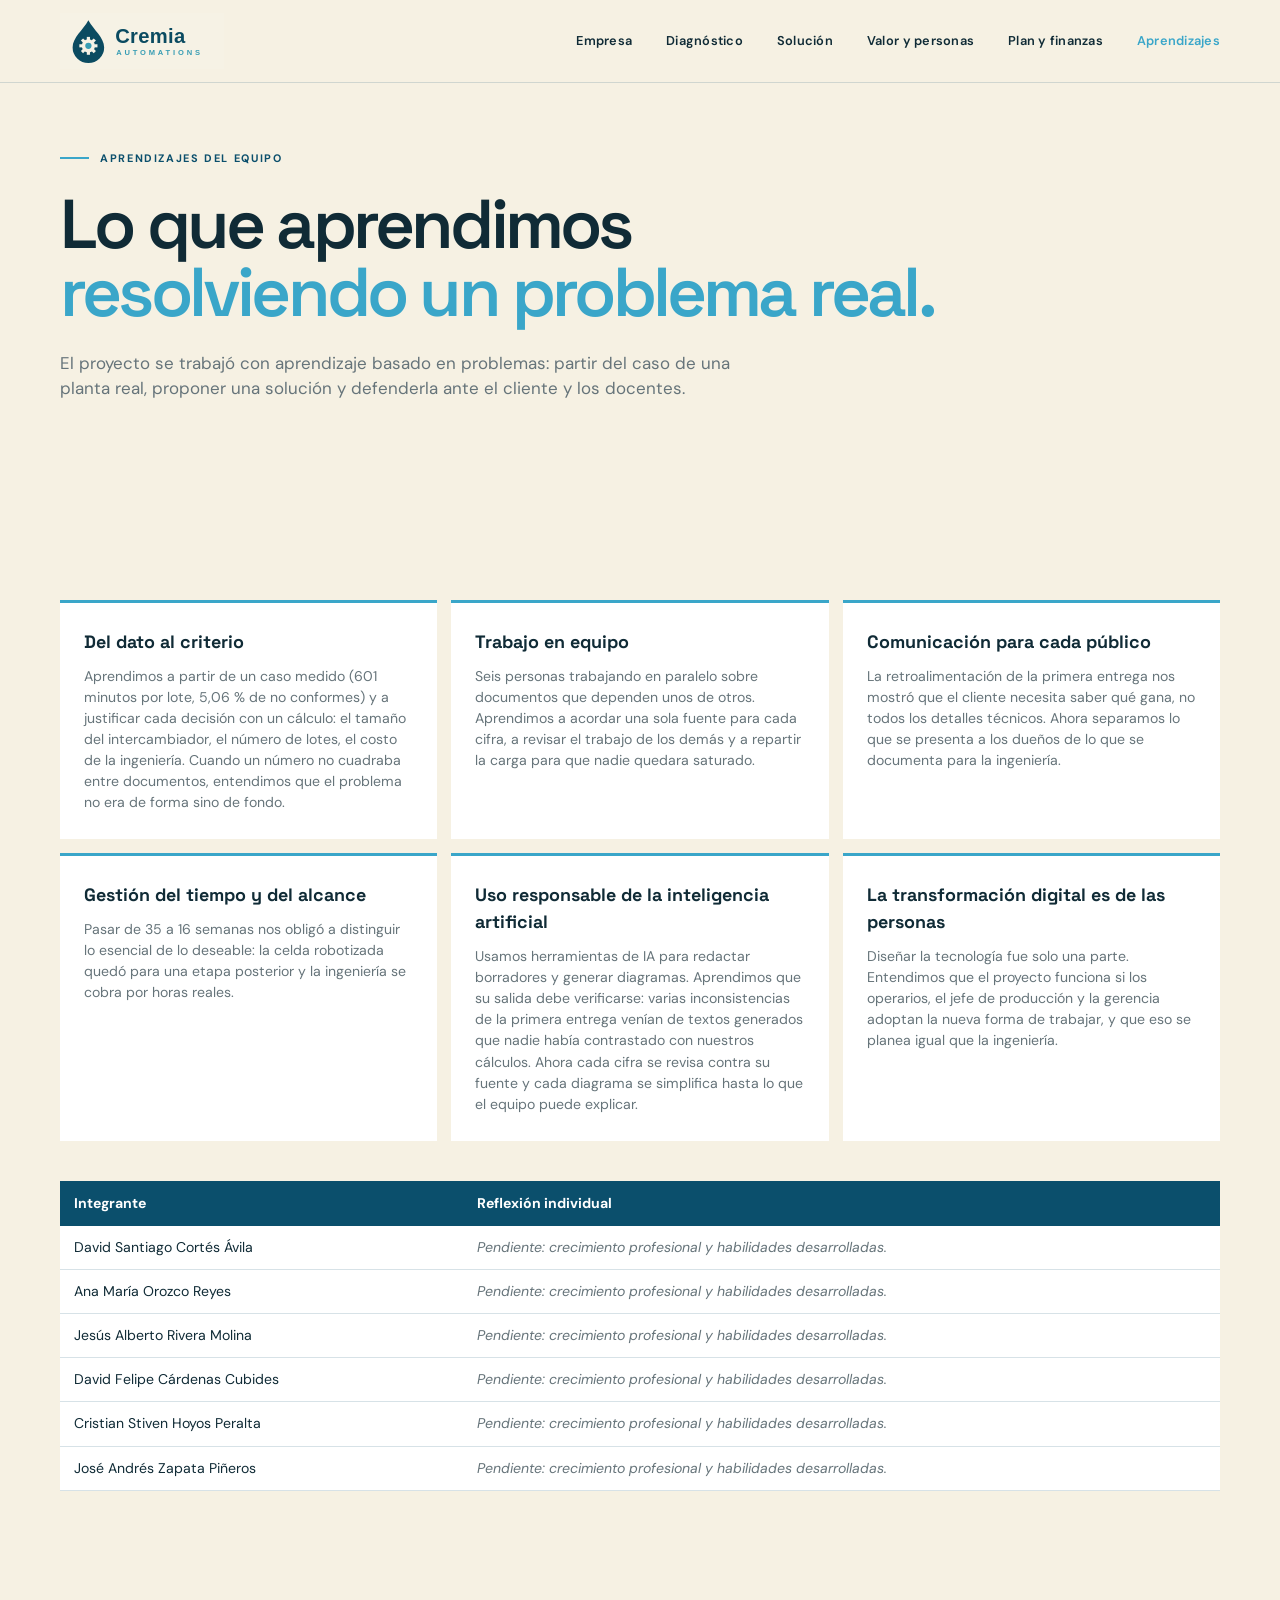
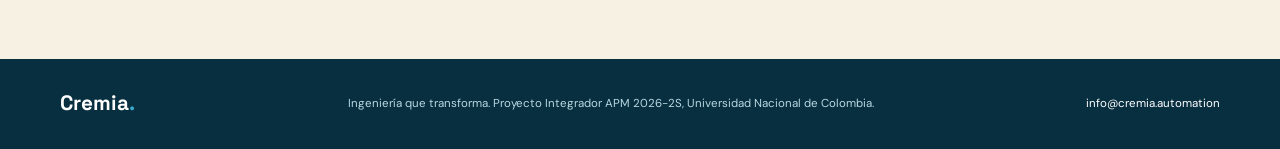
==== docs/aprendizajes.html @ 6ee0715d "applying the session notes: 16-week plan, engineering billed by hours, robot cell deferred, simpler " ====
<!doctype html>
<html lang="es">
  <head>
    <meta charset="UTF-8" />
    <meta name="viewport" content="width=device-width, initial-scale=1.0" />
    <meta name="description" content="Reflexión del equipo de Cremia Automations sobre el aprendizaje basado en problemas y las habilidades transversales." />
    <title>Aprendizajes | Cremia Automations</title>
    <link rel="preconnect" href="https://fonts.googleapis.com" />
    <link rel="preconnect" href="https://fonts.gstatic.com" crossorigin />
    <link href="https://fonts.googleapis.com/css2?family=DM+Sans:wght@400;500;600;700&family=Space+Grotesk:wght@500;600;700&display=swap" rel="stylesheet" />
    <link rel="stylesheet" href="styles.css" />
  </head>

  <body>
    <header class="site-header">
      <div class="container nav-wrap">
        <a class="brand" href="index.html" aria-label="Cremia Automations, ir al inicio">
          <img src="images/logos-and-banners/logo_horizontal.svg" alt="Cremia Automations" />
        </a>
        <nav class="main-nav" aria-label="Navegación principal">
          <a href="empresa.html">Empresa</a>
          <a href="diagnostico.html">Diagnóstico</a>
          <a href="solucion.html">Solución</a>
          <a href="valor.html">Valor y personas</a>
          <a href="plan.html">Plan y finanzas</a>
          <a href="aprendizajes.html" aria-current="page">Aprendizajes</a>
        </nav>
      </div>
    </header>

    <main>
      <section class="page-hero">
        <div class="container">
          <p class="eyebrow"><span class="eyebrow-line"></span> Aprendizajes del equipo</p>
          <h1 class="page-title">Lo que aprendimos<br /><span>resolviendo un problema real.</span></h1>
          <p class="page-lede">El proyecto se trabajó con aprendizaje basado en problemas: partir del caso de una planta real, proponer una solución y defenderla ante el cliente y los docentes.</p>
        </div>
      </section>

      <section class="learning-section section">
        <div class="container">
          <div class="learning-grid">
            <article><h3>Del dato al criterio</h3><p>Aprendimos a partir de un caso medido (601 minutos por lote, 5,06 % de no conformes) y a justificar cada decisión con un cálculo: el tamaño del intercambiador, el número de lotes, el costo de la ingeniería. Cuando un número no cuadraba entre documentos, entendimos que el problema no era de forma sino de fondo.</p></article>
            <article><h3>Trabajo en equipo</h3><p>Seis personas trabajando en paralelo sobre documentos que dependen unos de otros. Aprendimos a acordar una sola fuente para cada cifra, a revisar el trabajo de los demás y a repartir la carga para que nadie quedara saturado.</p></article>
            <article><h3>Comunicación para cada público</h3><p>La retroalimentación de la primera entrega nos mostró que el cliente necesita saber qué gana, no todos los detalles técnicos. Ahora separamos lo que se presenta a los dueños de lo que se documenta para la ingeniería.</p></article>
            <article><h3>Gestión del tiempo y del alcance</h3><p>Pasar de 35 a 16 semanas nos obligó a distinguir lo esencial de lo deseable: la celda robotizada quedó para una etapa posterior y la ingeniería se cobra por horas reales.</p></article>
            <article><h3>Uso responsable de la inteligencia artificial</h3><p>Usamos herramientas de IA para redactar borradores y generar diagramas. Aprendimos que su salida debe verificarse: varias inconsistencias de la primera entrega venían de textos generados que nadie había contrastado con nuestros cálculos. Ahora cada cifra se revisa contra su fuente y cada diagrama se simplifica hasta lo que el equipo puede explicar.</p></article>
            <article><h3>La transformación digital es de las personas</h3><p>Diseñar la tecnología fue solo una parte. Entendimos que el proyecto funciona si los operarios, el jefe de producción y la gerencia adoptan la nueva forma de trabajar, y que eso se planea igual que la ingeniería.</p></article>
          </div>
          <div class="table-wrap">
            <table class="data-table">
              <thead><tr><th>Integrante</th><th>Reflexión individual</th></tr></thead>
              <tbody>
                <tr><td>David Santiago Cortés Ávila</td><td class="pending">Pendiente: crecimiento profesional y habilidades desarrolladas.</td></tr>
                <tr><td>Ana María Orozco Reyes</td><td class="pending">Pendiente: crecimiento profesional y habilidades desarrolladas.</td></tr>
                <tr><td>Jesús Alberto Rivera Molina</td><td class="pending">Pendiente: crecimiento profesional y habilidades desarrolladas.</td></tr>
                <tr><td>David Felipe Cárdenas Cubides</td><td class="pending">Pendiente: crecimiento profesional y habilidades desarrolladas.</td></tr>
                <tr><td>Cristian Stiven Hoyos Peralta</td><td class="pending">Pendiente: crecimiento profesional y habilidades desarrolladas.</td></tr>
                <tr><td>José Andrés Zapata Piñeros</td><td class="pending">Pendiente: crecimiento profesional y habilidades desarrolladas.</td></tr>
              </tbody>
            </table>
          </div>
        </div>
      </section>
    </main>

    <footer class="site-footer">
      <div class="container footer-wrap">
        <a class="footer-brand" href="index.html">Cremia<span>.</span></a>
        <p>Ingeniería que transforma. Proyecto Integrador APM 2026-2S, Universidad Nacional de Colombia.</p>
        <span class="footer-mail">info@cremia.automation</span>
      </div>
    </footer>
  </body>
</html>
---- docs/styles.css ----
:root {
  --cream: #f6f1e3;
  --blue: #0b4f6c;
  --accent: #3aa6c9;
  --ink: #102b36;
  --muted: #66747a;
  --dark: #082f40;
  --line: rgba(11, 79, 108, 0.16);
  --container: 1160px;
}

* { box-sizing: border-box; }
html { scroll-behavior: smooth; }
body {
  margin: 0;
  background: var(--cream);
  color: var(--ink);
  font-family: "DM Sans", sans-serif;
  line-height: 1.5;
}
a { color: inherit; text-decoration: none; }
img { display: block; max-width: 100%; }
.container { width: min(var(--container), calc(100% - 64px)); margin: 0 auto; }
.section { padding: 128px 0; }
.site-header {
  position: fixed; z-index: 10; top: 0; width: 100%;
  background: rgba(246, 241, 227, 0.92); border-bottom: 1px solid var(--line);
  backdrop-filter: blur(16px);
}
.nav-wrap { display: flex; align-items: center; justify-content: space-between; min-height: 82px; }
.brand img { width: 164px; height: auto; mix-blend-mode: multiply; }
.main-nav { display: flex; align-items: center; gap: 34px; font-size: 0.8rem; font-weight: 600; letter-spacing: 0.02em; }
.main-nav a { transition: color .2s ease; }
.main-nav a:hover { color: var(--accent); }
.main-nav .nav-cta { padding: 12px 17px; color: white; background: var(--blue); border-radius: 3px; }
.main-nav .nav-cta span, .button span { margin-left: 11px; font-size: 1.1em; }
h1, h2, h3, p { margin-top: 0; }
h1, h2 { font-family: "Space Grotesk", sans-serif; line-height: .98; letter-spacing: -.055em; }
h1 { max-width: 680px; margin-bottom: 26px; font-size: clamp(3.5rem, 7.2vw, 6.9rem); font-weight: 600; }
h1 em, h2 span { color: var(--accent); font-style: normal; }
h2 { margin-bottom: 0; font-size: clamp(2.5rem, 5vw, 4.6rem); font-weight: 600; }
.eyebrow { display: flex; align-items: center; gap: 11px; margin-bottom: 25px; color: var(--blue); font-size: .68rem; font-weight: 700; letter-spacing: .15em; text-transform: uppercase; }
.eyebrow-line { width: 29px; height: 2px; background: var(--accent); }
.eyebrow-light { color: #b8d8e1; }
.hero { overflow: hidden; padding-top: 120px; }
#inicio { padding-bottom: 20px; }
.hero-grid { display: grid; grid-template-columns: 1.05fr .95fr; align-items: center; min-height: 500px; }
.hero-description { max-width: 425px; margin-bottom: 34px; color: var(--muted); font-size: 1.06rem; }
.button { display: inline-flex; align-items: center; padding: 16px 21px; font-size: .82rem; font-weight: 700; transition: transform .2s ease, background .2s ease; }
.button:hover { transform: translateY(-3px); }
.button-primary { color: white; background: var(--blue); }
.button-primary:hover { background: var(--dark); }
.hero-meta { display: grid; grid-column: 1 / -1; grid-template-columns: repeat(3, 1fr); margin-top: 72px; }
.hero-meta div { display: flex; gap: 14px; align-items: flex-start; min-height: 72px; border-left: 1px solid var(--line); padding: 0 24px; }
.hero-meta strong { color: var(--accent); font-family: "Space Grotesk"; font-size: .95rem; }
.hero-meta span { color: var(--muted); font-size: .8rem; line-height: 1.35; text-transform: uppercase; letter-spacing: .08em; }
.hero-art { position: relative; height: 470px; }
.art-orbit { position: absolute; border: 1px solid rgba(11, 79, 108, .22); border-radius: 50%; transform: rotate(-26deg); }
.orbit-one { width: 380px; height: 235px; top: 105px; left: 85px; }
.orbit-two { width: 235px; height: 380px; top: 30px; left: 160px; transform: rotate(36deg); border-color: rgba(58, 166, 201, .45); }
.art-core { position: absolute; top: 150px; left: 197px; display: grid; place-items: center; width: 145px; height: 145px; border-radius: 50%; background: white; box-shadow: 0 12px 32px rgba(11,79,108,.15); }
.art-core img { width: 65px; }
.art-core span { position: absolute; top: 113px; color: var(--blue); font-size: .48rem; font-weight: 600; letter-spacing: .12em; text-align: center; }
.art-core b { color: var(--accent); font-size: .4rem; }
.art-label { position: absolute; color: var(--blue); font-size: .56rem; font-weight: 700; letter-spacing: .16em; }
.label-top { top: 42px; left: 236px; }.label-right { top: 222px; right: 45px; }.label-left { top: 222px; left: 20px; }.label-bottom { bottom: 32px; left: 195px; }
.team-block { margin-top: 0; }.team-section { padding-top: 10px; }.section-heading { display: flex; justify-content: space-between; align-items: end; gap: 40px; margin-bottom: 20px; }
.section-heading > p { max-width: 310px; margin-bottom: 5px; color: var(--muted); font-size: .94rem; }
.team-heading { gap: 80px; margin-bottom: 56px; padding: 30px 0 34px; }
.team-heading > div { flex: 1; }
.team-heading > p { max-width: 360px; margin-bottom: 4px; font-size: 1rem; }
.team-grid { display: grid; grid-template-columns: repeat(6, 1fr); gap: 13px; }
.member-card { position: relative; overflow: hidden; min-height: 285px; background: var(--blue); color: white; }
.member-card img { width: 100%; height: 285px; object-fit: cover; filter: grayscale(20%); transition: transform .5s ease; }
.member-card:hover img { transform: scale(1.05); }
.member-card:after { position: absolute; inset: 35% 0 0; background: linear-gradient(transparent, rgba(6, 35, 48, .93)); content: ""; }
.member-featured { grid-column: span 2; }.member-featured img { height: 370px; }.member-featured { min-height: 370px; }
.member-info { position: absolute; z-index: 1; bottom: 20px; left: 18px; }.member-info h3 { margin-bottom: 3px; font-family: "Space Grotesk"; font-size: .98rem; }.member-info p { margin: 0; color: #b7dbe5; font-size: .65rem; text-transform: uppercase; letter-spacing: .08em; }
.member-index { position: absolute; z-index: 1; top: 15px; right: 15px; color: rgba(255,255,255,.7); font-size: .68rem; }
.dark-section { color: white; background: var(--blue); }
.diagnostic { padding-bottom: 140px; }
.diagnostic-heading { max-width: 900px; margin-bottom: 58px; }
.diagnostic-heading h2 { margin-bottom: 22px; }
.diagnostic-subtitle { margin: 0; color: #b8d8e1; font-family: "Space Grotesk"; font-size: 1.15rem; letter-spacing: -.02em; }
.context-banner { margin-bottom: 58px; padding: 30px 34px; border: 1px solid rgba(255,255,255,.3); background: rgba(8, 47, 64, .45); }
.context-label { display: block; margin-bottom: 14px; color: var(--accent); font-size: .68rem; font-weight: 700; letter-spacing: .15em; text-transform: uppercase; }
.context-banner p { max-width: 950px; margin: 0; color: #e5f3f5; font-size: 1rem; }
.challenge-grid { display: grid; grid-template-columns: repeat(2, 1fr); gap: 16px; margin-bottom: 72px; }
.challenge-card { display: flex; gap: 20px; align-items: flex-start; min-height: 180px; padding: 28px; border: 1px solid rgba(255,255,255,.2); background: rgba(255,255,255,.08); }
.challenge-icon { flex: 0 0 auto; font-size: 2rem; line-height: 1; }
.challenge-card h3 { margin-bottom: 10px; font-family: "Space Grotesk"; font-size: 1.25rem; }
.challenge-card p { margin: 0; color: #b8d8e1; font-size: .9rem; }
.requirements { display: grid; grid-template-columns: .8fr 1.2fr; gap: 70px; padding: 42px 45px; color: var(--ink); background: var(--accent); }
.requirements .eyebrow { color: white; }
.requirements .eyebrow-line { background: white; }
.requirements-heading h3 { margin: 0; font-family: "Space Grotesk"; font-size: clamp(2rem, 3.5vw, 3.2rem); line-height: .98; letter-spacing: -.055em; }
.requirements-heading h3 span { color: var(--blue); }
.requirements-list { display: grid; gap: 18px; margin: 0; padding: 0; list-style: none; }
.requirements-list li { display: grid; grid-template-columns: 28px 1fr; gap: 12px; align-items: start; padding-bottom: 18px; border-bottom: 1px solid rgba(255,255,255,.45); }
.requirements-list li:last-child { padding-bottom: 0; border-bottom: 0; }
.requirements-list li > span { display: grid; place-items: center; width: 24px; height: 24px; color: var(--accent); background: white; border-radius: 50%; font-weight: 700; }
.requirements-list p { margin: 0; font-size: .9rem; line-height: 1.45; }
.requirements-list strong { font-family: "Space Grotesk"; }
.solution { color: white; background: var(--accent); }
.solution-heading { max-width: 980px; margin-bottom: 52px; }
.solution .eyebrow { color: #e3f5f8; }
.solution .eyebrow-line { background: white; }
.solution h2 { color: white; }
.solution h2 span { color: var(--blue); }
.solution-subtitle { max-width: 780px; margin: 22px 0 0; color: #e8f8fa; font-family: "Space Grotesk"; font-size: 1.15rem; }
.solution-summary { margin-bottom: 64px; padding: 28px 34px; border: 1px solid rgba(255,255,255,.45); background: rgba(8, 47, 64, .28); }
.solution-summary .context-label { color: white; }
.solution-summary p { max-width: 1000px; margin: 0; color: #f0fbfc; font-size: 1rem; }
.physical-model { display: grid; grid-template-columns: 1.15fr .85fr; gap: 54px; align-items: center; margin-bottom: 78px; }
.solution-kicker { margin: 0 0 20px; color: white; font-size: .7rem; font-weight: 700; letter-spacing: .14em; text-transform: uppercase; }
.solution-kicker span { color: var(--blue); }
.model-figure { margin: 0; }
.model-figure img { width: 100%; height: auto; border-radius: 5px; box-shadow: 0 18px 38px rgba(8, 47, 64, .28); transition: transform .3s ease, box-shadow .3s ease; }
.model-figure img:hover { transform: scale(1.015); box-shadow: 0 22px 45px rgba(8, 47, 64, .38); }
.model-figure figcaption { margin-top: 12px; color: #e8f8fa; font-size: .75rem; }
.unit-legend ul { display: grid; gap: 10px; margin: 0; padding: 0; list-style: none; }
.unit-legend li { display: grid; gap: 3px; padding: 13px 15px; border-left: 2px solid white; background: rgba(255,255,255,.1); }
.unit-legend strong { color: white; font-family: "Space Grotesk"; font-size: .9rem; }
.unit-legend span { color: #d8f0f3; font-size: .78rem; line-height: 1.35; }
.technology-pillars { margin-bottom: 78px; }
.pillars-heading { display: flex; justify-content: space-between; align-items: end; gap: 30px; margin-bottom: 28px; }
.pillars-heading .solution-kicker { margin: 0; }
.pillars-heading > p:last-child { max-width: 360px; margin: 0; color: #e8f8fa; font-size: .9rem; }
.pillar-grid { display: grid; grid-template-columns: repeat(3, 1fr); gap: 14px; }
.pillar-grid article { min-height: 220px; padding: 24px; color: var(--ink); background: #e8f8fa; }
.pillar-icon { display: block; margin-bottom: 17px; font-size: 1.8rem; line-height: 1; }
.pillar-grid h3 { margin-bottom: 9px; font-family: "Space Grotesk"; font-size: 1.08rem; }
.pillar-grid p { margin: 0; color: var(--muted); font-size: .82rem; line-height: 1.42; }
.impact-box { display: grid; grid-template-columns: .8fr 1.2fr; gap: 70px; align-items: start; margin-bottom: 80px; padding: 40px 45px; color: var(--ink); background: white; }
.impact-box .solution-kicker { color: var(--blue); }
.impact-box h3 { margin: 0; font-family: "Space Grotesk"; font-size: clamp(2rem, 3.5vw, 3.2rem); line-height: .98; letter-spacing: -.055em; }
.impact-box h3 span { color: var(--accent); }
.impact-box ul { display: grid; gap: 15px; margin: 0; padding: 0; list-style: none; }
.impact-box li { position: relative; padding-left: 26px; color: var(--muted); font-size: .92rem; }
.impact-box li::before { position: absolute; top: .2em; left: 0; color: var(--accent); content: "✓"; font-weight: 700; }
.solution-bottom { display: flex; align-items: center; gap: 17px; margin-top: 110px; color: rgba(255,255,255,.85); font-size: .65rem; font-weight: 700; letter-spacing: .11em; text-transform: uppercase; }.solution-line { height: 1px; flex: 1; background: rgba(255,255,255,.5); }
.value-section .section-heading { margin-bottom: 48px; }
.metric-grid { display: grid; grid-template-columns: repeat(3, 1fr); gap: 14px; margin-bottom: 18px; }
.metric-card { padding: 26px 24px; border: 1px solid var(--line); background: white; }
.metric-label { display: block; margin-bottom: 12px; color: var(--accent); font-size: .68rem; font-weight: 700; letter-spacing: .15em; text-transform: uppercase; }
.metric-card strong { display: block; margin-bottom: 10px; color: var(--blue); font-family: "Space Grotesk"; font-size: 2rem; letter-spacing: -.04em; line-height: 1; }
.metric-card p { margin: 0; color: var(--muted); font-size: .86rem; }
.finance-strip { display: grid; grid-template-columns: repeat(5, 1fr); margin-bottom: 72px; color: white; background: var(--blue); }
.finance-strip div { padding: 22px 24px; border-right: 1px solid rgba(255,255,255,.2); }
.finance-strip div:last-child { border-right: 0; }
.finance-strip span { display: block; margin-bottom: 6px; color: #b8d8e1; font-size: .66rem; font-weight: 700; letter-spacing: .12em; text-transform: uppercase; }
.finance-strip strong { font-family: "Space Grotesk"; font-size: 1.35rem; font-variant-numeric: tabular-nums; }
.control-box { display: grid; grid-template-columns: .95fr 1.05fr; gap: 60px; padding: 40px 45px; border: 1px solid var(--line); background: #fbf8f0; }
.control-box h3 { margin-bottom: 18px; font-family: "Space Grotesk"; font-size: clamp(1.8rem, 3vw, 2.6rem); line-height: .98; letter-spacing: -.05em; }
.control-box h3 span { color: var(--accent); }
.control-box > div > p:last-child { margin: 0; color: var(--muted); font-size: .92rem; }
.control-box ul { display: grid; gap: 12px; margin: 0; padding: 0; list-style: none; }
.control-box li { display: grid; gap: 3px; padding: 12px 15px; border-left: 2px solid var(--accent); background: white; }
.control-box li strong { color: var(--blue); font-family: "Space Grotesk"; font-size: .92rem; }
.control-box li span { color: var(--muted); font-size: .82rem; line-height: 1.4; }
.adkar-steps { display: grid; grid-template-columns: repeat(5, 1fr); gap: 12px; margin: 0 0 56px; padding: 0; list-style: none; counter-reset: paso; }
.adkar-steps li { padding: 22px 20px; border-top: 3px solid var(--accent); background: rgba(255,255,255,.08); counter-increment: paso; }
.adkar-steps span { display: block; margin-bottom: 10px; color: #b8d8e1; font-size: .64rem; font-weight: 700; letter-spacing: .12em; text-transform: uppercase; }
.adkar-steps strong { display: block; margin-bottom: 8px; font-family: "Space Grotesk"; font-size: 1.15rem; }
.adkar-steps strong::before { content: counter(paso) ". "; color: var(--accent); }
.adkar-steps p { margin: 0; color: #d8eef3; font-size: .82rem; }
.roadmap { display: grid; grid-template-columns: repeat(4, 1fr); gap: 0; border: 1px solid rgba(255,255,255,.3); }
.roadmap article { padding: 24px 22px; border-right: 1px solid rgba(255,255,255,.3); }
.roadmap article:last-child { border-right: 0; }
.roadmap span { color: var(--accent); font-size: .66rem; font-weight: 700; letter-spacing: .12em; text-transform: uppercase; }
.roadmap h3 { margin: 8px 0; font-family: "Space Grotesk"; font-size: 1.1rem; }
.roadmap p { margin: 0; color: #b8d8e1; font-size: .82rem; }
.plan-section .section-heading { margin-bottom: 44px; }
.timeline { display: grid; gap: 10px; margin-bottom: 56px; padding: 30px 32px; border: 1px solid var(--line); background: white; }
.timeline-row { display: grid; grid-template-columns: 260px 1fr; gap: 20px; align-items: center; }
.timeline-row > span { color: var(--ink); font-size: .84rem; font-weight: 600; }
.timeline-row .bar { position: relative; height: 16px; background: linear-gradient(90deg, transparent calc((var(--start) - 1) / 24 * 100%), var(--accent) calc((var(--start) - 1) / 24 * 100%), var(--accent) calc(var(--end) / 24 * 100%), transparent calc(var(--end) / 24 * 100%)); }
.timeline-row .bar-critical { background: linear-gradient(90deg, transparent calc((var(--start) - 1) / 24 * 100%), var(--blue) calc((var(--start) - 1) / 24 * 100%), var(--blue) calc(var(--end) / 24 * 100%), transparent calc(var(--end) / 24 * 100%)); }
.timeline-row .bar-people { background: linear-gradient(90deg, transparent calc((var(--start) - 1) / 24 * 100%), #8fc9b0 calc((var(--start) - 1) / 24 * 100%), #8fc9b0 calc(var(--end) / 24 * 100%), transparent calc(var(--end) / 24 * 100%)); }
.timeline-scale { display: flex; justify-content: space-between; margin-left: 280px; padding-top: 6px; border-top: 1px solid var(--line); color: var(--muted); font-size: .7rem; }
.plan-reasons { display: grid; grid-template-columns: .8fr 1.2fr; gap: 70px; padding: 40px 45px; color: white; background: var(--blue); }
.plan-reasons h3 { margin: 0; font-family: "Space Grotesk"; font-size: clamp(1.8rem, 3vw, 2.6rem); line-height: .98; letter-spacing: -.05em; }
.plan-reasons ul { display: grid; gap: 14px; margin: 0; padding: 0; list-style: none; }
.plan-reasons li { position: relative; padding-left: 26px; color: #e5f3f5; font-size: .9rem; }
.plan-reasons li::before { position: absolute; top: .1em; left: 0; color: var(--accent); content: "→"; font-weight: 700; }
.main-nav a[aria-current="page"] { color: var(--accent); }
.page-hero { padding: 150px 0 70px; }
.page-hero.dark-section { padding-bottom: 40px; }
.page-title { max-width: 900px; margin-bottom: 24px; font-size: clamp(2.6rem, 5.4vw, 4.8rem); }
.page-title span { color: var(--accent); }
.page-lede { max-width: 720px; margin: 0; color: var(--muted); font-size: 1.06rem; }
.dark-section .page-lede { color: #d8eef3; }
.summary-section { padding: 30px 0 110px; }
.summary-strip { margin-bottom: 26px; }
.link-grid { display: grid; grid-template-columns: repeat(4, 1fr); gap: 14px; }
.link-card { display: block; padding: 26px 24px; border: 1px solid var(--line); background: white; transition: transform .2s ease, border-color .2s ease; }
.link-card:hover, .link-card:focus-visible { transform: translateY(-3px); border-color: var(--accent); }
.link-card span { color: var(--accent); font-family: "Space Grotesk"; font-size: .9rem; }
.link-card h3 { margin: 10px 0 8px; font-family: "Space Grotesk"; font-size: 1.2rem; }
.link-card p { margin: 0; color: var(--muted); font-size: .86rem; }
.table-wrap { overflow-x: auto; margin: 40px 0; }
.data-table { width: 100%; border-collapse: collapse; font-size: .88rem; background: white; color: var(--ink); }
.data-table th { padding: 12px 14px; color: white; background: var(--blue); text-align: left; font-weight: 700; }
.data-table td { padding: 11px 14px; border-bottom: 1px solid var(--line); vertical-align: top; font-variant-numeric: tabular-nums; }
.data-table td.pending { color: var(--muted); font-style: italic; }
.light-table th { background: var(--dark); }
.oee-box { display: grid; grid-template-columns: .9fr 1.1fr; gap: 50px; align-items: center; margin-bottom: 40px; padding: 36px 40px; border: 1px solid rgba(255,255,255,.3); background: rgba(8,47,64,.45); }
.oee-box h3 { margin-bottom: 16px; font-family: "Space Grotesk"; font-size: clamp(1.8rem, 3vw, 2.6rem); line-height: .98; letter-spacing: -.05em; }
.oee-box h3 span { color: var(--accent); }
.oee-box p { margin: 0; color: #d8eef3; font-size: .9rem; }
.oee-box .table-wrap { margin: 0; }
.product-grid { display: grid; grid-template-columns: repeat(3, 1fr); gap: 14px; margin-bottom: 64px; }
.product-grid article { padding: 24px; border: 1px solid rgba(255,255,255,.45); background: rgba(8,47,64,.22); }
.product-grid span { color: var(--blue); font-family: "Space Grotesk"; font-weight: 700; }
.product-grid h3 { margin: 6px 0; font-family: "Space Grotesk"; font-size: 1.3rem; }
.product-grid p { margin: 0; color: #f0fbfc; font-size: .88rem; }
.control-box.on-accent { margin-bottom: 64px; color: var(--ink); }
.levels .solution-kicker { margin-bottom: 18px; }
.level-list { display: grid; gap: 8px; margin: 0; padding: 0; list-style: none; }
.level-list li { display: grid; grid-template-columns: 110px 1fr; gap: 4px 18px; padding: 16px 20px; color: var(--ink); background: #e8f8fa; }
.level-list li span { grid-row: span 2; color: var(--blue); font-family: "Space Grotesk"; font-weight: 700; }
.level-list li strong { font-family: "Space Grotesk"; }
.level-list li p { margin: 0; color: var(--muted); font-size: .84rem; }
.level-list .level-dmz { background: white; border-left: 4px solid var(--blue); }
.plain-box { margin-top: 20px; border: 1px solid var(--line); }
.learning-grid { display: grid; grid-template-columns: repeat(3, 1fr); gap: 14px; }
.learning-grid article { padding: 26px 24px; border-top: 3px solid var(--accent); background: white; }
.learning-grid h3 { margin-bottom: 10px; font-family: "Space Grotesk"; font-size: 1.12rem; }
.learning-grid p { margin: 0; color: var(--muted); font-size: .88rem; }
.note { max-width: 900px; color: var(--muted); font-size: .86rem; }
.next-page { padding: 34px 0; border-top: 1px solid var(--line); }
.next-page a { color: var(--blue); font-family: "Space Grotesk"; font-size: 1.1rem; font-weight: 600; }
.next-page a span { color: var(--accent); }
.footer-mail { color: white; }
.site-footer { color: #b8d8e1; background: var(--dark); }.footer-wrap { display: flex; align-items: center; justify-content: space-between; min-height: 90px; font-size: .72rem; }.footer-wrap p { margin: 0; }.footer-brand { color: white; font-family: "Space Grotesk"; font-size: 1.3rem; font-weight: 700; }.footer-brand span { color: var(--accent); }.footer-wrap a:last-child { color: white; }.footer-wrap a:last-child span { margin-left: 8px; color: var(--accent); }
@media (max-width: 900px) {
  .hero-grid { grid-template-columns: 1fr; gap: 50px; }.hero-art { max-width: 560px; width: 100%; margin: 0 auto; }.team-grid { grid-template-columns: repeat(3, 1fr); }.member-featured { grid-column: span 2; }.requirements { grid-template-columns: 1fr; gap: 35px; }.physical-model { grid-template-columns: 1fr; }.pillar-grid { grid-template-columns: repeat(2, 1fr); }.impact-box { grid-template-columns: 1fr; gap: 35px; }
  .metric-grid { grid-template-columns: repeat(2, 1fr); }.finance-strip { grid-template-columns: repeat(3, 1fr); }.finance-strip div { border-bottom: 1px solid rgba(255,255,255,.2); }.control-box, .plan-reasons { grid-template-columns: 1fr; gap: 30px; }.adkar-steps { grid-template-columns: repeat(2, 1fr); }.roadmap { grid-template-columns: repeat(2, 1fr); }.timeline-row { grid-template-columns: 180px 1fr; }.timeline-scale { margin-left: 200px; }
  .link-grid { grid-template-columns: repeat(2, 1fr); }.oee-box { grid-template-columns: 1fr; gap: 30px; }.product-grid, .learning-grid { grid-template-columns: repeat(2, 1fr); }.main-nav { gap: 18px; }
}
@media (max-width: 650px) {
  .container { width: min(100% - 36px, var(--container)); }.section { padding: 85px 0; }.site-header { position: absolute; }.nav-wrap { min-height: 70px; }.brand img { width: 138px; }.main-nav { gap: 12px; font-size: .68rem; }.nav-wrap { flex-wrap: wrap; padding: 10px 0; }.main-nav { width: 100%; overflow-x: auto; padding-bottom: 6px; white-space: nowrap; }.main-nav .nav-cta { padding: 10px 12px; }.hero { padding-top: 125px; }.hero-grid { min-height: 0; row-gap: 20px; }.hero-art { height: 330px; transform: scale(.82); transform-origin: top center; margin-bottom: -40px; }.hero-meta { margin-top: 45px; }.hero-meta div { gap: 8px; min-height: 60px; padding: 0 8px; }.hero-meta strong { font-size: .8rem; }.hero-meta span { font-size: .6rem; }.section-heading { display: block; margin-bottom: 35px; }.section-heading > p { margin-top: 24px; }.team-heading { margin-bottom: 40px; padding: 24px 0 28px; }.team-heading > p { max-width: none; font-size: .94rem; }.team-block { margin-top: 0; }.team-section { padding-top: 20px; }.team-grid { grid-template-columns: repeat(2, 1fr); }.member-featured, .member-featured img { min-height: 290px; height: 290px; }.member-card, .member-card img { min-height: 235px; height: 235px; }.diagnostic { padding-bottom: 85px; }.diagnostic-heading { margin-bottom: 38px; }.diagnostic-subtitle { font-size: 1rem; }.context-banner { margin-bottom: 38px; padding: 24px 20px; }.context-banner p { font-size: .9rem; }.challenge-grid { grid-template-columns: 1fr; gap: 12px; margin-bottom: 48px; }.challenge-card { min-height: 0; padding: 22px 20px; }.challenge-card h3 { font-size: 1.1rem; }.challenge-card p { font-size: .84rem; }.requirements { gap: 30px; padding: 30px 22px; }.requirements-list { gap: 15px; }.requirements-list p { font-size: .84rem; }.solution-heading { margin-bottom: 38px; }.solution-subtitle { font-size: 1rem; }.solution-summary { margin-bottom: 40px; padding: 24px 20px; }.solution-summary p { font-size: .9rem; }.physical-model { gap: 42px; margin-bottom: 58px; }.model-figure figcaption { font-size: .7rem; }.unit-legend ul { gap: 8px; }.unit-legend li { padding: 11px 13px; }.unit-legend span { font-size: .74rem; }.technology-pillars { margin-bottom: 58px; }.pillars-heading { display: block; margin-bottom: 22px; }.pillars-heading > p:last-child { margin-top: 14px; }.pillar-grid { grid-template-columns: 1fr; }.pillar-grid article { min-height: 0; padding: 21px; }.impact-box { gap: 28px; margin-bottom: 58px; padding: 30px 22px; }.impact-box li { font-size: .86rem; }.solution-bottom { margin-top: 75px; }.footer-wrap { flex-wrap: wrap; gap: 12px; padding: 22px 0; }.footer-wrap p { order: 3; width: 100%; }.footer-wrap a:last-child { font-size: .64rem; }
  .metric-grid, .adkar-steps, .roadmap, .link-grid, .product-grid, .learning-grid { grid-template-columns: 1fr; }.page-hero { padding: 130px 0 50px; }.oee-box { padding: 26px 20px; }.level-list li { grid-template-columns: 1fr; }.level-list li span { grid-row: auto; }.finance-strip { grid-template-columns: 1fr 1fr; margin-bottom: 48px; }.control-box, .plan-reasons, .timeline { padding: 26px 20px; }.roadmap article { border-right: 0; border-bottom: 1px solid rgba(255,255,255,.3); }.timeline-row { grid-template-columns: 1fr; gap: 6px; }.timeline-scale { margin-left: 0; }
}
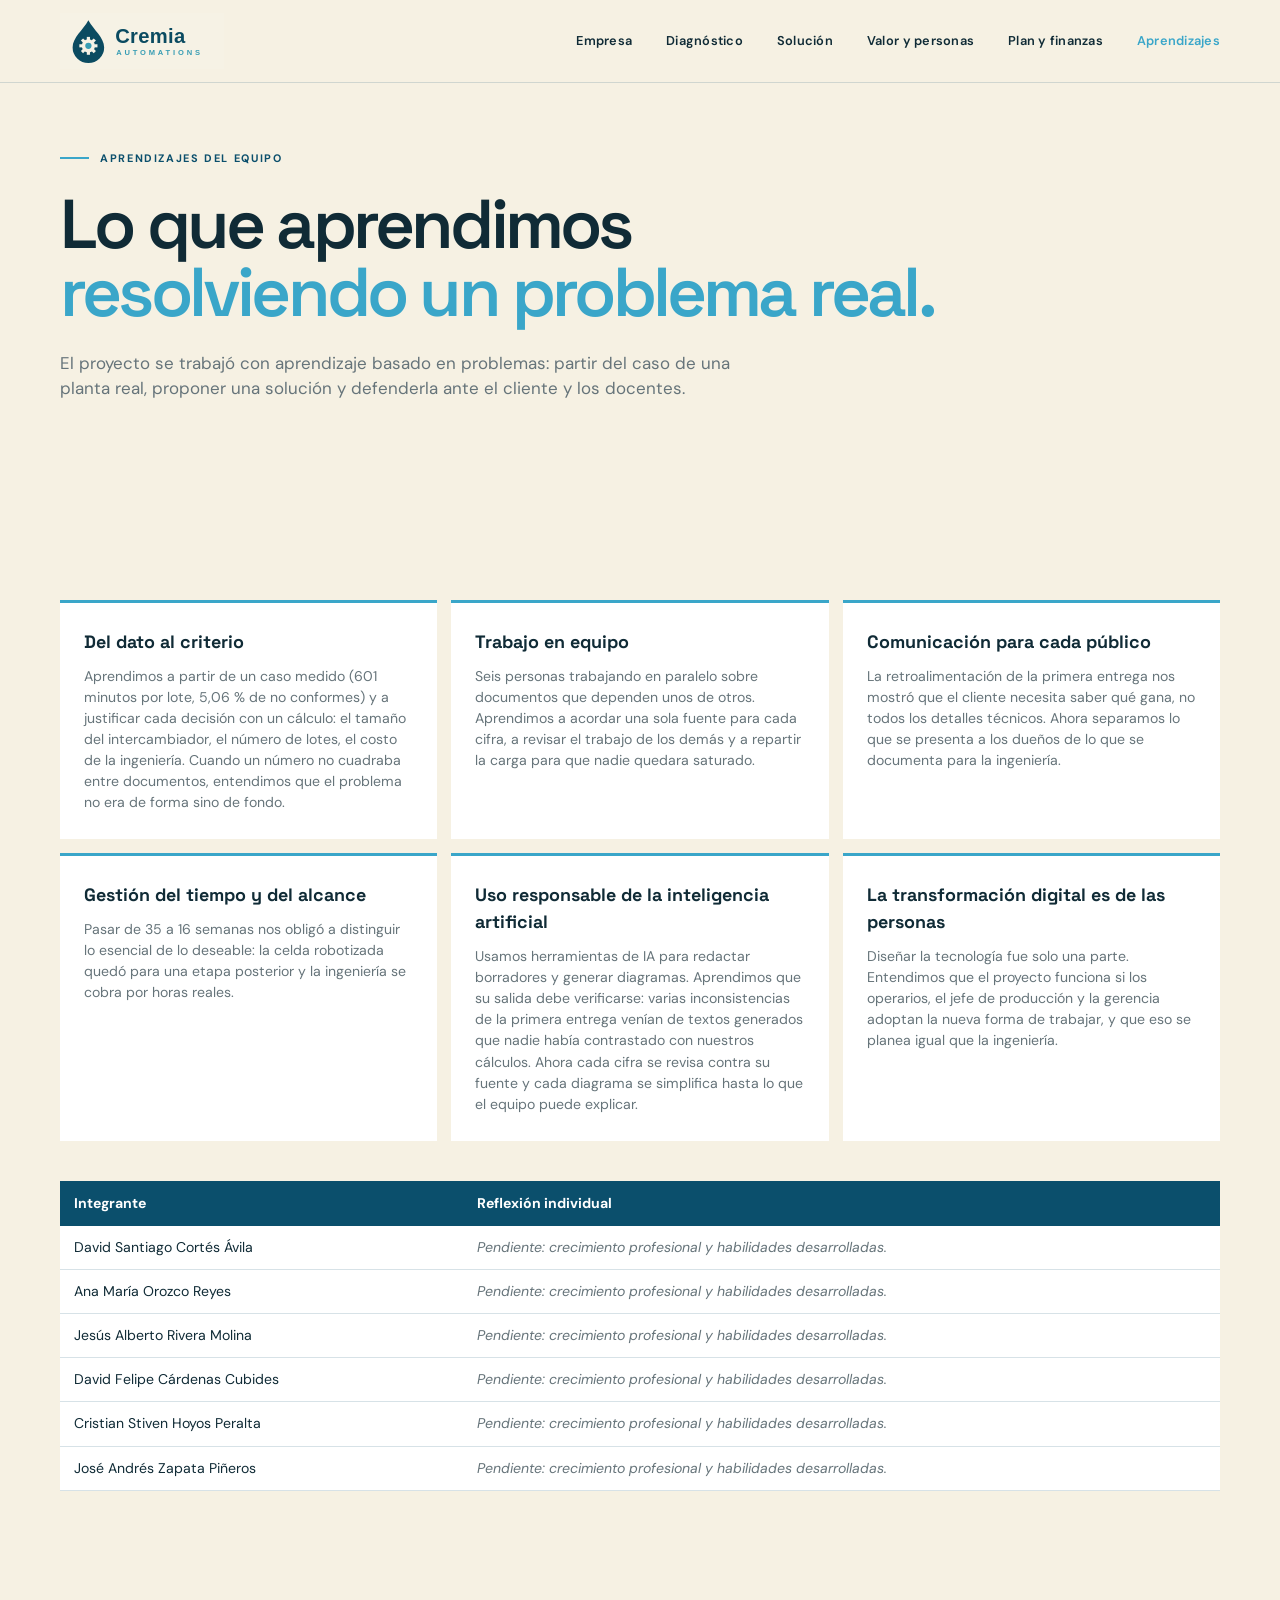
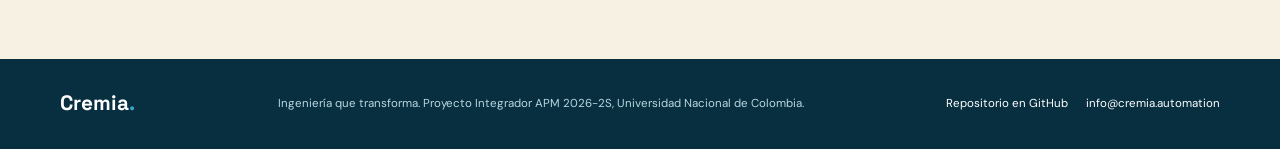
==== commit fc4fdc6a: "second coherence pass: named platforms, I/O count, recipe differences and module leads - platforms c" ====
--- a/docs/aprendizajes.html
+++ b/docs/aprendizajes.html
@@ -68,7 +68,7 @@
       <div class="container footer-wrap">
         <a class="footer-brand" href="index.html">Cremia<span>.</span></a>
         <p>Ingeniería que transforma. Proyecto Integrador APM 2026-2S, Universidad Nacional de Colombia.</p>
-        <span class="footer-mail">info@cremia.automation</span>
+        <div class="footer-links"><a href="https://github.com/dcortesav/Cremia-Automations">Repositorio en GitHub</a><span class="footer-mail">info@cremia.automation</span></div>
       </div>
     </footer>
   </body>
--- a/docs/styles.css
+++ b/docs/styles.css
@@ -242,3 +242,14 @@
   .container { width: min(100% - 36px, var(--container)); }.section { padding: 85px 0; }.site-header { position: absolute; }.nav-wrap { min-height: 70px; }.brand img { width: 138px; }.main-nav { gap: 12px; font-size: .68rem; }.nav-wrap { flex-wrap: wrap; padding: 10px 0; }.main-nav { width: 100%; overflow-x: auto; padding-bottom: 6px; white-space: nowrap; }.main-nav .nav-cta { padding: 10px 12px; }.hero { padding-top: 125px; }.hero-grid { min-height: 0; row-gap: 20px; }.hero-art { height: 330px; transform: scale(.82); transform-origin: top center; margin-bottom: -40px; }.hero-meta { margin-top: 45px; }.hero-meta div { gap: 8px; min-height: 60px; padding: 0 8px; }.hero-meta strong { font-size: .8rem; }.hero-meta span { font-size: .6rem; }.section-heading { display: block; margin-bottom: 35px; }.section-heading > p { margin-top: 24px; }.team-heading { margin-bottom: 40px; padding: 24px 0 28px; }.team-heading > p { max-width: none; font-size: .94rem; }.team-block { margin-top: 0; }.team-section { padding-top: 20px; }.team-grid { grid-template-columns: repeat(2, 1fr); }.member-featured, .member-featured img { min-height: 290px; height: 290px; }.member-card, .member-card img { min-height: 235px; height: 235px; }.diagnostic { padding-bottom: 85px; }.diagnostic-heading { margin-bottom: 38px; }.diagnostic-subtitle { font-size: 1rem; }.context-banner { margin-bottom: 38px; padding: 24px 20px; }.context-banner p { font-size: .9rem; }.challenge-grid { grid-template-columns: 1fr; gap: 12px; margin-bottom: 48px; }.challenge-card { min-height: 0; padding: 22px 20px; }.challenge-card h3 { font-size: 1.1rem; }.challenge-card p { font-size: .84rem; }.requirements { gap: 30px; padding: 30px 22px; }.requirements-list { gap: 15px; }.requirements-list p { font-size: .84rem; }.solution-heading { margin-bottom: 38px; }.solution-subtitle { font-size: 1rem; }.solution-summary { margin-bottom: 40px; padding: 24px 20px; }.solution-summary p { font-size: .9rem; }.physical-model { gap: 42px; margin-bottom: 58px; }.model-figure figcaption { font-size: .7rem; }.unit-legend ul { gap: 8px; }.unit-legend li { padding: 11px 13px; }.unit-legend span { font-size: .74rem; }.technology-pillars { margin-bottom: 58px; }.pillars-heading { display: block; margin-bottom: 22px; }.pillars-heading > p:last-child { margin-top: 14px; }.pillar-grid { grid-template-columns: 1fr; }.pillar-grid article { min-height: 0; padding: 21px; }.impact-box { gap: 28px; margin-bottom: 58px; padding: 30px 22px; }.impact-box li { font-size: .86rem; }.solution-bottom { margin-top: 75px; }.footer-wrap { flex-wrap: wrap; gap: 12px; padding: 22px 0; }.footer-wrap p { order: 3; width: 100%; }.footer-wrap a:last-child { font-size: .64rem; }
   .metric-grid, .adkar-steps, .roadmap, .link-grid, .product-grid, .learning-grid { grid-template-columns: 1fr; }.page-hero { padding: 130px 0 50px; }.oee-box { padding: 26px 20px; }.level-list li { grid-template-columns: 1fr; }.level-list li span { grid-row: auto; }.finance-strip { grid-template-columns: 1fr 1fr; margin-bottom: 48px; }.control-box, .plan-reasons, .timeline { padding: 26px 20px; }.roadmap article { border-right: 0; border-bottom: 1px solid rgba(255,255,255,.3); }.timeline-row { grid-template-columns: 1fr; gap: 6px; }.timeline-scale { margin-left: 0; }
 }
+.diagram-card { margin-bottom: 18px; padding: 20px; overflow-x: auto; border-radius: 5px; background: white; }
+.diagram-card pre.mermaid { margin: 0; text-align: center; background: none; color: var(--ink); font-size: .8rem; }
+.physical-model.stacked { grid-template-columns: minmax(0, 1fr); gap: 28px; align-items: start; }
+.physical-model.stacked > * { min-width: 0; }
+.unit-legend.cols ul { grid-template-columns: repeat(4, 1fr); }
+.solution .table-wrap { margin: 0 0 64px; }
+.solution .note-light { max-width: 900px; margin: -48px 0 64px; color: #e8f8fa; font-size: .84rem; }
+.footer-links { display: flex; gap: 18px; }
+.footer-links a { color: white; }
+@media (max-width: 760px) { .unit-legend.cols ul { grid-template-columns: 1fr 1fr; } .footer-links { order: 2; } }
+.diagram-card svg { min-width: 640px; height: auto; }
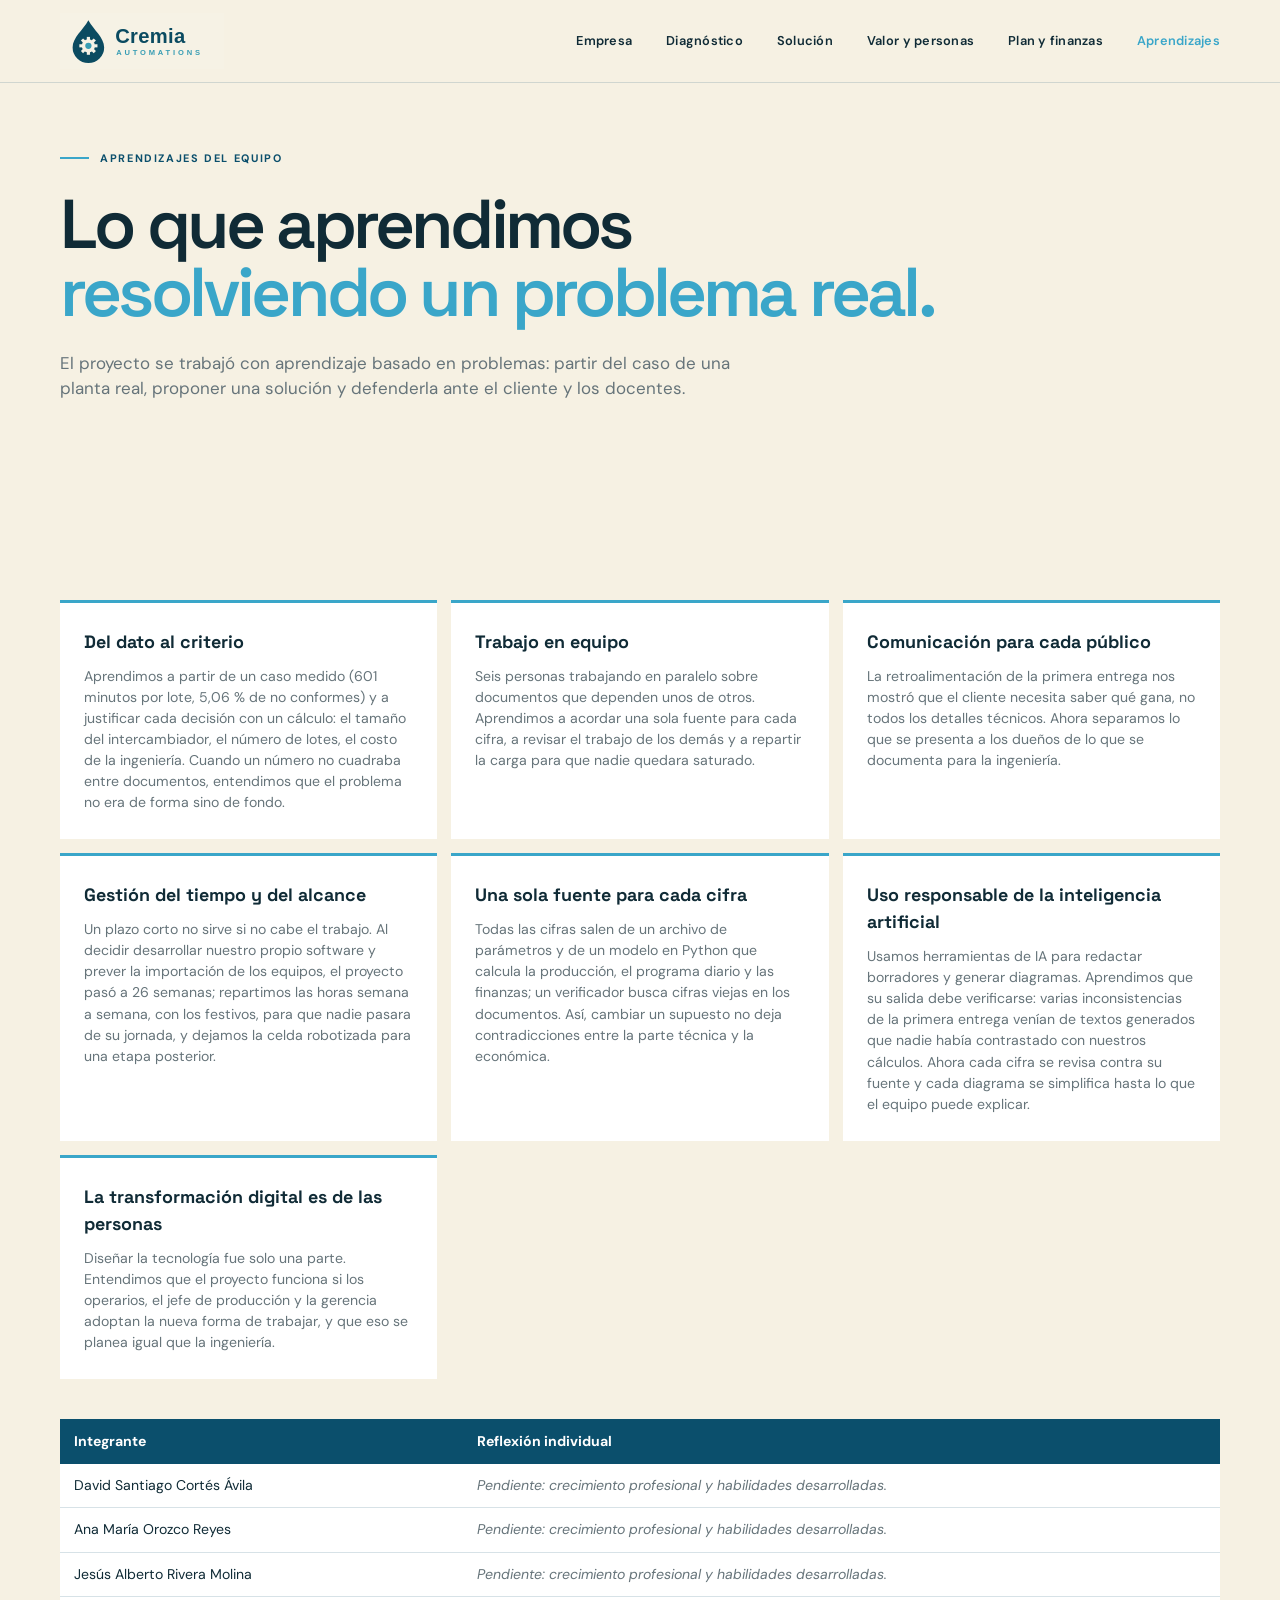
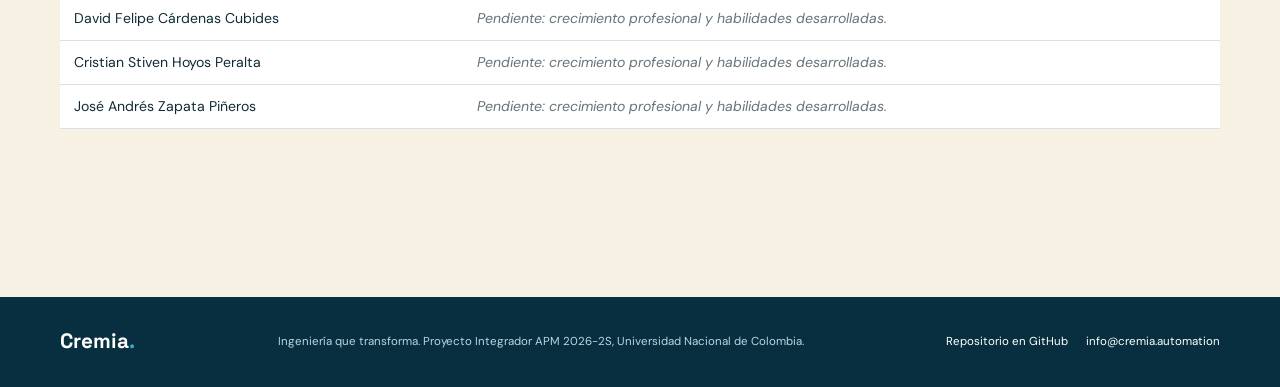
==== commit cc66abb3: "propuesta actualizada con servicios de Huawei Cloud y MES/ERP propio" ====
--- a/docs/aprendizajes.html
+++ b/docs/aprendizajes.html
@@ -43,7 +43,8 @@
             <article><h3>Del dato al criterio</h3><p>Aprendimos a partir de un caso medido (601 minutos por lote, 5,06 % de no conformes) y a justificar cada decisión con un cálculo: el tamaño del intercambiador, el número de lotes, el costo de la ingeniería. Cuando un número no cuadraba entre documentos, entendimos que el problema no era de forma sino de fondo.</p></article>
             <article><h3>Trabajo en equipo</h3><p>Seis personas trabajando en paralelo sobre documentos que dependen unos de otros. Aprendimos a acordar una sola fuente para cada cifra, a revisar el trabajo de los demás y a repartir la carga para que nadie quedara saturado.</p></article>
             <article><h3>Comunicación para cada público</h3><p>La retroalimentación de la primera entrega nos mostró que el cliente necesita saber qué gana, no todos los detalles técnicos. Ahora separamos lo que se presenta a los dueños de lo que se documenta para la ingeniería.</p></article>
-            <article><h3>Gestión del tiempo y del alcance</h3><p>Pasar de 35 a 16 semanas nos obligó a distinguir lo esencial de lo deseable: la celda robotizada quedó para una etapa posterior y la ingeniería se cobra por horas reales.</p></article>
+            <article><h3>Gestión del tiempo y del alcance</h3><p>Un plazo corto no sirve si no cabe el trabajo. Al decidir desarrollar nuestro propio software y prever la importación de los equipos, el proyecto pasó a 26 semanas; repartimos las horas semana a semana, con los festivos, para que nadie pasara de su jornada, y dejamos la celda robotizada para una etapa posterior.</p></article>
+            <article><h3>Una sola fuente para cada cifra</h3><p>Todas las cifras salen de un archivo de parámetros y de un modelo en Python que calcula la producción, el programa diario y las finanzas; un verificador busca cifras viejas en los documentos. Así, cambiar un supuesto no deja contradicciones entre la parte técnica y la económica.</p></article>
             <article><h3>Uso responsable de la inteligencia artificial</h3><p>Usamos herramientas de IA para redactar borradores y generar diagramas. Aprendimos que su salida debe verificarse: varias inconsistencias de la primera entrega venían de textos generados que nadie había contrastado con nuestros cálculos. Ahora cada cifra se revisa contra su fuente y cada diagrama se simplifica hasta lo que el equipo puede explicar.</p></article>
             <article><h3>La transformación digital es de las personas</h3><p>Diseñar la tecnología fue solo una parte. Entendimos que el proyecto funciona si los operarios, el jefe de producción y la gerencia adoptan la nueva forma de trabajar, y que eso se planea igual que la ingeniería.</p></article>
           </div>
--- a/docs/styles.css
+++ b/docs/styles.css
@@ -174,9 +174,9 @@
 .timeline { display: grid; gap: 10px; margin-bottom: 56px; padding: 30px 32px; border: 1px solid var(--line); background: white; }
 .timeline-row { display: grid; grid-template-columns: 260px 1fr; gap: 20px; align-items: center; }
 .timeline-row > span { color: var(--ink); font-size: .84rem; font-weight: 600; }
-.timeline-row .bar { position: relative; height: 16px; background: linear-gradient(90deg, transparent calc((var(--start) - 1) / 24 * 100%), var(--accent) calc((var(--start) - 1) / 24 * 100%), var(--accent) calc(var(--end) / 24 * 100%), transparent calc(var(--end) / 24 * 100%)); }
-.timeline-row .bar-critical { background: linear-gradient(90deg, transparent calc((var(--start) - 1) / 24 * 100%), var(--blue) calc((var(--start) - 1) / 24 * 100%), var(--blue) calc(var(--end) / 24 * 100%), transparent calc(var(--end) / 24 * 100%)); }
-.timeline-row .bar-people { background: linear-gradient(90deg, transparent calc((var(--start) - 1) / 24 * 100%), #8fc9b0 calc((var(--start) - 1) / 24 * 100%), #8fc9b0 calc(var(--end) / 24 * 100%), transparent calc(var(--end) / 24 * 100%)); }
+.timeline-row .bar { position: relative; height: 16px; background: linear-gradient(90deg, transparent calc((var(--start) - 1) / 26 * 100%), var(--accent) calc((var(--start) - 1) / 26 * 100%), var(--accent) calc(var(--end) / 26 * 100%), transparent calc(var(--end) / 26 * 100%)); }
+.timeline-row .bar-critical { background: linear-gradient(90deg, transparent calc((var(--start) - 1) / 26 * 100%), var(--blue) calc((var(--start) - 1) / 26 * 100%), var(--blue) calc(var(--end) / 26 * 100%), transparent calc(var(--end) / 26 * 100%)); }
+.timeline-row .bar-people { background: linear-gradient(90deg, transparent calc((var(--start) - 1) / 26 * 100%), #8fc9b0 calc((var(--start) - 1) / 26 * 100%), #8fc9b0 calc(var(--end) / 26 * 100%), transparent calc(var(--end) / 26 * 100%)); }
 .timeline-scale { display: flex; justify-content: space-between; margin-left: 280px; padding-top: 6px; border-top: 1px solid var(--line); color: var(--muted); font-size: .7rem; }
 .plan-reasons { display: grid; grid-template-columns: .8fr 1.2fr; gap: 70px; padding: 40px 45px; color: white; background: var(--blue); }
 .plan-reasons h3 { margin: 0; font-family: "Space Grotesk"; font-size: clamp(1.8rem, 3vw, 2.6rem); line-height: .98; letter-spacing: -.05em; }
